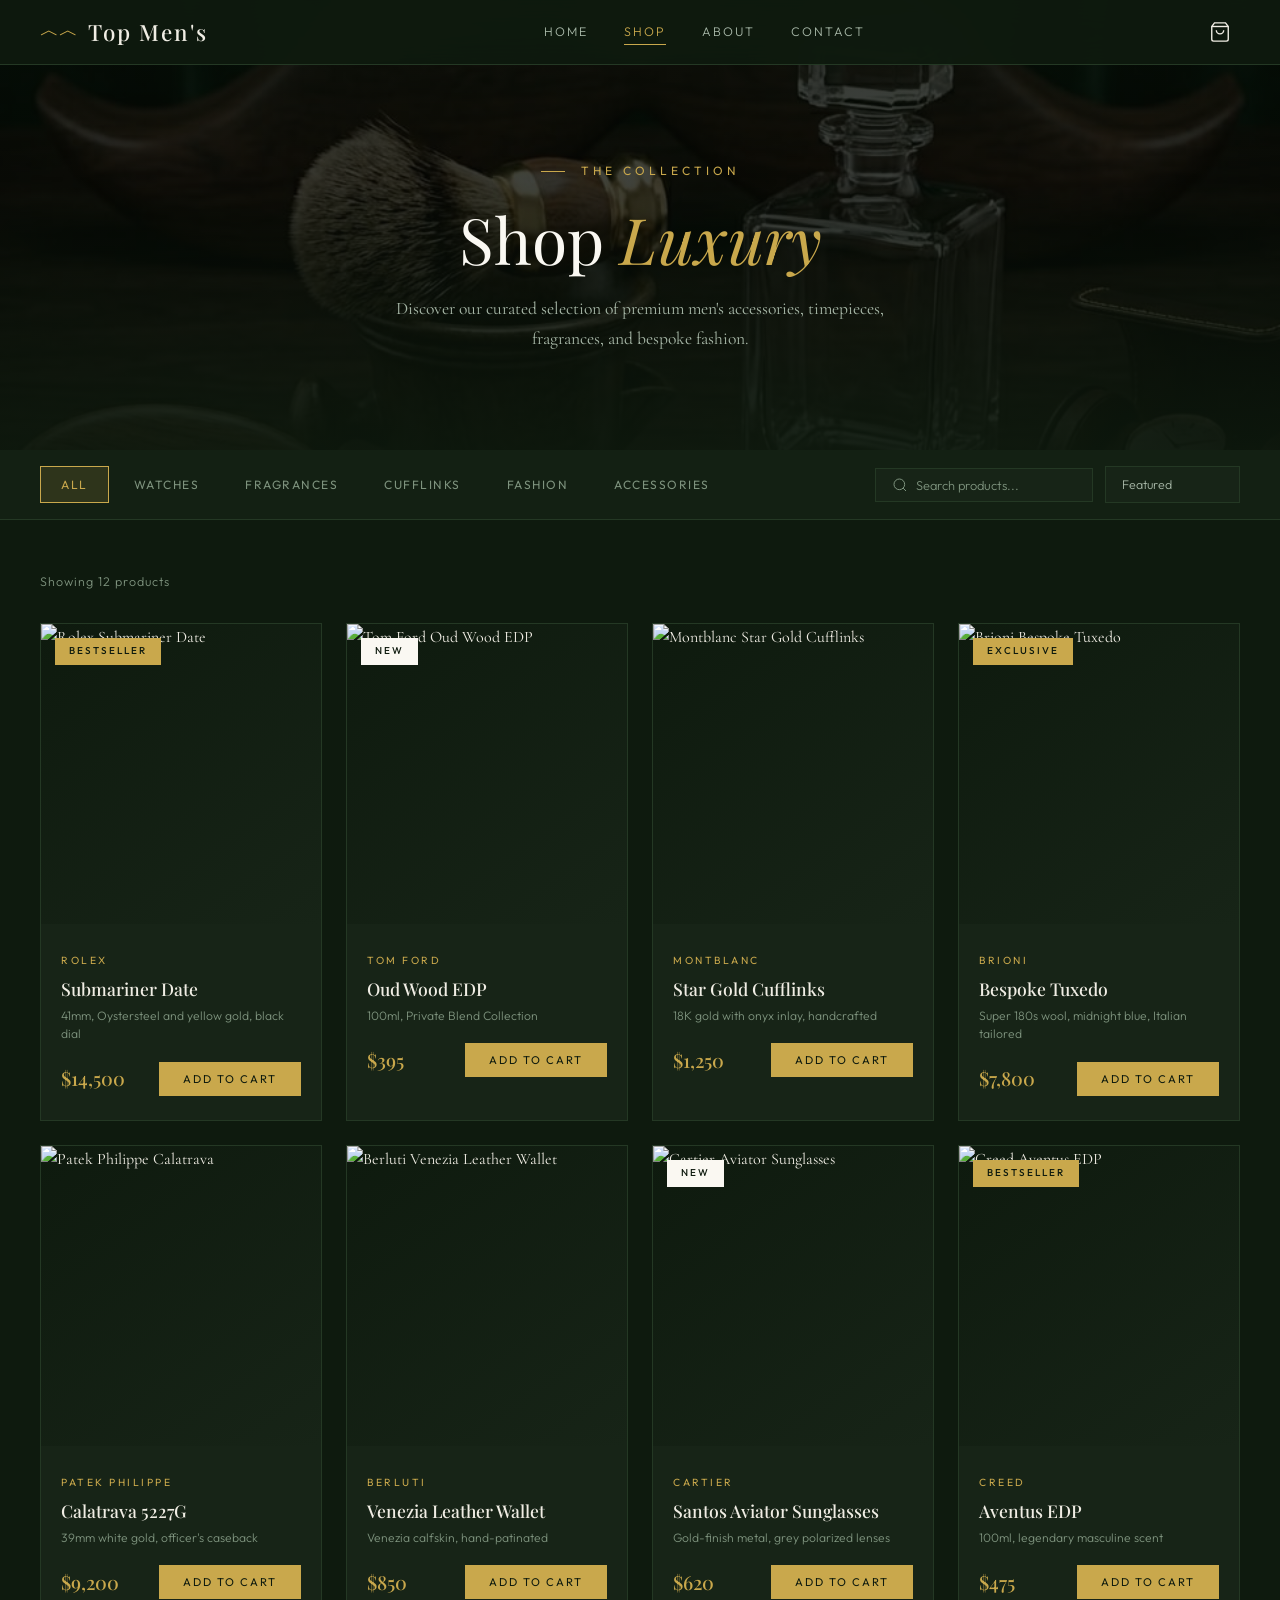
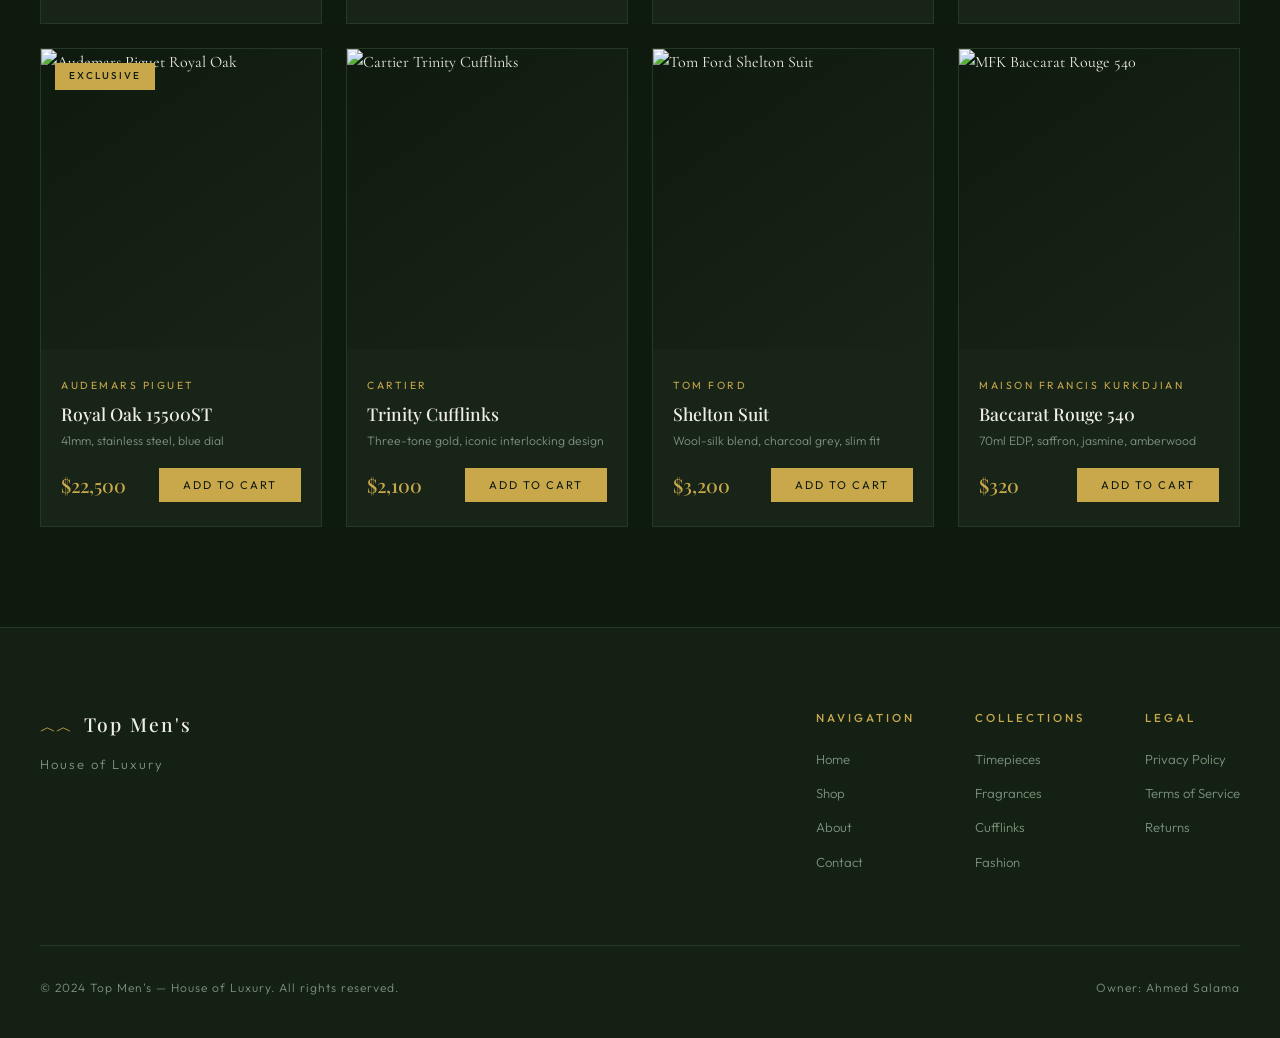
==== shop.html @ 3ef6d975 "Add files via upload" ====
<!DOCTYPE html>
<html lang="en">
<head>
    <meta charset="UTF-8">
    <meta name="viewport" content="width=device-width, initial-scale=1.0">
    <meta name="description" content="Shop Top Men's luxury collection — premium watches, fragrances, cufflinks, fashion and accessories for the modern gentleman.">
    <title>Shop — Top Men's House of Luxury</title>
    <link rel="preconnect" href="https://fonts.googleapis.com">
    <link rel="preconnect" href="https://fonts.gstatic.com" crossorigin>
    <link href="https://fonts.googleapis.com/css2?family=Playfair+Display:ital,wght@0,400;0,500;0,600;0,700;1,400;1,500&family=Cormorant+Garamond:ital,wght@0,300;0,400;0,500;0,600;1,300;1,400&family=Outfit:wght@200;300;400;500&display=swap" rel="stylesheet">
    <link rel="stylesheet" href="style.css">
    <link rel="stylesheet" href="shop.css">
</head>
<body>

    <!-- Navigation -->
    <nav id="navbar" class="scrolled">
        <div class="nav-container">
            <a href="index.html" class="nav-logo">
                <span class="logo-icon">&#xFE3F;&#xFE3F;</span>
                <span class="logo-text">Top Men's</span>
            </a>
            <ul class="nav-links" id="navLinks">
                <li><a href="index.html" class="nav-link">Home</a></li>
                <li><a href="shop.html" class="nav-link active">Shop</a></li>
                <li><a href="index.html#about" class="nav-link">About</a></li>
                <li><a href="index.html#contact" class="nav-link">Contact</a></li>
            </ul>
            <div class="nav-right">
                <button class="cart-btn" id="cartBtn" aria-label="Shopping cart">
                    <svg viewBox="0 0 24 24" fill="none" stroke="currentColor" stroke-width="1.5"><path d="M6 2L3 6v14a2 2 0 002 2h14a2 2 0 002-2V6l-3-4z"/><line x1="3" y1="6" x2="21" y2="6"/><path d="M16 10a4 4 0 01-8 0"/></svg>
                    <span class="cart-count" id="cartCount">0</span>
                </button>
                <button class="nav-toggle" id="navToggle" aria-label="Toggle navigation">
                    <span></span><span></span><span></span>
                </button>
            </div>
        </div>
    </nav>

    <!-- Shop Hero -->
    <section class="shop-hero">
        <div class="shop-hero-bg">
            <img src="2.jpeg" alt="Top Men's luxury collection">
            <div class="shop-hero-overlay"></div>
        </div>
        <div class="shop-hero-content">
            <span class="section-label">The Collection</span>
            <h1 class="shop-hero-title">Shop <em>Luxury</em></h1>
            <p class="shop-hero-desc">Discover our curated selection of premium men's accessories, timepieces, fragrances, and bespoke fashion.</p>
        </div>
    </section>

    <!-- Filter Bar -->
    <div class="filter-section">
        <div class="container">
            <div class="filter-bar">
                <div class="filter-tabs">
                    <button class="filter-tab active" data-filter="all">All</button>
                    <button class="filter-tab" data-filter="watches">Watches</button>
                    <button class="filter-tab" data-filter="fragrances">Fragrances</button>
                    <button class="filter-tab" data-filter="cufflinks">Cufflinks</button>
                    <button class="filter-tab" data-filter="fashion">Fashion</button>
                    <button class="filter-tab" data-filter="accessories">Accessories</button>
                </div>
                <div class="filter-actions">
                    <div class="search-box">
                        <svg viewBox="0 0 24 24" fill="none" stroke="currentColor" stroke-width="1.5"><circle cx="11" cy="11" r="8"/><line x1="21" y1="21" x2="16.65" y2="16.65"/></svg>
                        <input type="text" id="searchInput" placeholder="Search products...">
                    </div>
                    <select id="sortSelect" class="sort-select">
                        <option value="featured">Featured</option>
                        <option value="price-low">Price: Low to High</option>
                        <option value="price-high">Price: High to Low</option>
                        <option value="name">Name: A—Z</option>
                    </select>
                </div>
            </div>
        </div>
    </div>

    <!-- Products Grid -->
    <section class="shop-section">
        <div class="container">
            <div class="results-info">
                <span id="resultsCount">Showing 12 products</span>
            </div>
            <div class="shop-grid" id="shopGrid">

                <!-- Product 1 -->
                <div class="shop-card" data-category="watches" data-price="14500" data-name="Rolex Submariner Date">
                    <div class="shop-card-image">
                        <img src="images/watch_rolex.png" alt="Rolex Submariner Date" loading="lazy">
                        <div class="shop-card-actions">
                            <button class="action-btn quick-view-btn" data-product="0" aria-label="Quick view">
                                <svg viewBox="0 0 24 24" fill="none" stroke="currentColor" stroke-width="1.5"><path d="M1 12s4-8 11-8 11 8 11 8-4 8-11 8-11-8-11-8z"/><circle cx="12" cy="12" r="3"/></svg>
                            </button>
                            <button class="action-btn add-to-cart-btn" aria-label="Add to cart">
                                <svg viewBox="0 0 24 24" fill="none" stroke="currentColor" stroke-width="1.5"><path d="M6 2L3 6v14a2 2 0 002 2h14a2 2 0 002-2V6l-3-4z"/><line x1="3" y1="6" x2="21" y2="6"/><path d="M16 10a4 4 0 01-8 0"/></svg>
                            </button>
                        </div>
                        <span class="shop-badge">Bestseller</span>
                    </div>
                    <div class="shop-card-info">
                        <span class="shop-brand">Rolex</span>
                        <h3 class="shop-name">Submariner Date</h3>
                        <p class="shop-desc">41mm, Oystersteel and yellow gold, black dial</p>
                        <div class="shop-card-bottom">
                            <span class="shop-price">$14,500</span>
                            <button class="btn btn-sm btn-gold add-to-cart-btn">Add to Cart</button>
                        </div>
                    </div>
                </div>

                <!-- Product 2 -->
                <div class="shop-card" data-category="fragrances" data-price="395" data-name="Tom Ford Oud Wood">
                    <div class="shop-card-image">
                        <img src="images/perfume_luxury.png" alt="Tom Ford Oud Wood EDP" loading="lazy">
                        <div class="shop-card-actions">
                            <button class="action-btn quick-view-btn" data-product="1" aria-label="Quick view">
                                <svg viewBox="0 0 24 24" fill="none" stroke="currentColor" stroke-width="1.5"><path d="M1 12s4-8 11-8 11 8 11 8-4 8-11 8-11-8-11-8z"/><circle cx="12" cy="12" r="3"/></svg>
                            </button>
                            <button class="action-btn add-to-cart-btn" aria-label="Add to cart">
                                <svg viewBox="0 0 24 24" fill="none" stroke="currentColor" stroke-width="1.5"><path d="M6 2L3 6v14a2 2 0 002 2h14a2 2 0 002-2V6l-3-4z"/><line x1="3" y1="6" x2="21" y2="6"/><path d="M16 10a4 4 0 01-8 0"/></svg>
                            </button>
                        </div>
                        <span class="shop-badge new">New</span>
                    </div>
                    <div class="shop-card-info">
                        <span class="shop-brand">Tom Ford</span>
                        <h3 class="shop-name">Oud Wood EDP</h3>
                        <p class="shop-desc">100ml, Private Blend Collection</p>
                        <div class="shop-card-bottom">
                            <span class="shop-price">$395</span>
                            <button class="btn btn-sm btn-gold add-to-cart-btn">Add to Cart</button>
                        </div>
                    </div>
                </div>

                <!-- Product 3 -->
                <div class="shop-card" data-category="cufflinks" data-price="1250" data-name="Montblanc Star Gold Cufflinks">
                    <div class="shop-card-image">
                        <img src="images/cufflinks_luxury.png" alt="Montblanc Star Gold Cufflinks" loading="lazy">
                        <div class="shop-card-actions">
                            <button class="action-btn quick-view-btn" data-product="2" aria-label="Quick view">
                                <svg viewBox="0 0 24 24" fill="none" stroke="currentColor" stroke-width="1.5"><path d="M1 12s4-8 11-8 11 8 11 8-4 8-11 8-11-8-11-8z"/><circle cx="12" cy="12" r="3"/></svg>
                            </button>
                            <button class="action-btn add-to-cart-btn" aria-label="Add to cart">
                                <svg viewBox="0 0 24 24" fill="none" stroke="currentColor" stroke-width="1.5"><path d="M6 2L3 6v14a2 2 0 002 2h14a2 2 0 002-2V6l-3-4z"/><line x1="3" y1="6" x2="21" y2="6"/><path d="M16 10a4 4 0 01-8 0"/></svg>
                            </button>
                        </div>
                    </div>
                    <div class="shop-card-info">
                        <span class="shop-brand">Montblanc</span>
                        <h3 class="shop-name">Star Gold Cufflinks</h3>
                        <p class="shop-desc">18K gold with onyx inlay, handcrafted</p>
                        <div class="shop-card-bottom">
                            <span class="shop-price">$1,250</span>
                            <button class="btn btn-sm btn-gold add-to-cart-btn">Add to Cart</button>
                        </div>
                    </div>
                </div>

                <!-- Product 4 -->
                <div class="shop-card" data-category="fashion" data-price="7800" data-name="Brioni Bespoke Tuxedo">
                    <div class="shop-card-image">
                        <img src="images/suit_luxury.png" alt="Brioni Bespoke Tuxedo" loading="lazy">
                        <div class="shop-card-actions">
                            <button class="action-btn quick-view-btn" data-product="3" aria-label="Quick view">
                                <svg viewBox="0 0 24 24" fill="none" stroke="currentColor" stroke-width="1.5"><path d="M1 12s4-8 11-8 11 8 11 8-4 8-11 8-11-8-11-8z"/><circle cx="12" cy="12" r="3"/></svg>
                            </button>
                            <button class="action-btn add-to-cart-btn" aria-label="Add to cart">
                                <svg viewBox="0 0 24 24" fill="none" stroke="currentColor" stroke-width="1.5"><path d="M6 2L3 6v14a2 2 0 002 2h14a2 2 0 002-2V6l-3-4z"/><line x1="3" y1="6" x2="21" y2="6"/><path d="M16 10a4 4 0 01-8 0"/></svg>
                            </button>
                        </div>
                        <span class="shop-badge">Exclusive</span>
                    </div>
                    <div class="shop-card-info">
                        <span class="shop-brand">Brioni</span>
                        <h3 class="shop-name">Bespoke Tuxedo</h3>
                        <p class="shop-desc">Super 180s wool, midnight blue, Italian tailored</p>
                        <div class="shop-card-bottom">
                            <span class="shop-price">$7,800</span>
                            <button class="btn btn-sm btn-gold add-to-cart-btn">Add to Cart</button>
                        </div>
                    </div>
                </div>

                <!-- Product 5 -->
                <div class="shop-card" data-category="watches" data-price="9200" data-name="Patek Philippe Calatrava">
                    <div class="shop-card-image">
                        <img src="images/watch_silver.png" alt="Patek Philippe Calatrava" loading="lazy">
                        <div class="shop-card-actions">
                            <button class="action-btn quick-view-btn" data-product="4" aria-label="Quick view">
                                <svg viewBox="0 0 24 24" fill="none" stroke="currentColor" stroke-width="1.5"><path d="M1 12s4-8 11-8 11 8 11 8-4 8-11 8-11-8-11-8z"/><circle cx="12" cy="12" r="3"/></svg>
                            </button>
                            <button class="action-btn add-to-cart-btn" aria-label="Add to cart">
                                <svg viewBox="0 0 24 24" fill="none" stroke="currentColor" stroke-width="1.5"><path d="M6 2L3 6v14a2 2 0 002 2h14a2 2 0 002-2V6l-3-4z"/><line x1="3" y1="6" x2="21" y2="6"/><path d="M16 10a4 4 0 01-8 0"/></svg>
                            </button>
                        </div>
                    </div>
                    <div class="shop-card-info">
                        <span class="shop-brand">Patek Philippe</span>
                        <h3 class="shop-name">Calatrava 5227G</h3>
                        <p class="shop-desc">39mm white gold, officer's caseback</p>
                        <div class="shop-card-bottom">
                            <span class="shop-price">$9,200</span>
                            <button class="btn btn-sm btn-gold add-to-cart-btn">Add to Cart</button>
                        </div>
                    </div>
                </div>

                <!-- Product 6 -->
                <div class="shop-card" data-category="accessories" data-price="850" data-name="Berluti Venezia Wallet">
                    <div class="shop-card-image">
                        <img src="images/wallet_leather.png" alt="Berluti Venezia Leather Wallet" loading="lazy">
                        <div class="shop-card-actions">
                            <button class="action-btn quick-view-btn" data-product="5" aria-label="Quick view">
                                <svg viewBox="0 0 24 24" fill="none" stroke="currentColor" stroke-width="1.5"><path d="M1 12s4-8 11-8 11 8 11 8-4 8-11 8-11-8-11-8z"/><circle cx="12" cy="12" r="3"/></svg>
                            </button>
                            <button class="action-btn add-to-cart-btn" aria-label="Add to cart">
                                <svg viewBox="0 0 24 24" fill="none" stroke="currentColor" stroke-width="1.5"><path d="M6 2L3 6v14a2 2 0 002 2h14a2 2 0 002-2V6l-3-4z"/><line x1="3" y1="6" x2="21" y2="6"/><path d="M16 10a4 4 0 01-8 0"/></svg>
                            </button>
                        </div>
                    </div>
                    <div class="shop-card-info">
                        <span class="shop-brand">Berluti</span>
                        <h3 class="shop-name">Venezia Leather Wallet</h3>
                        <p class="shop-desc">Venezia calfskin, hand-patinated</p>
                        <div class="shop-card-bottom">
                            <span class="shop-price">$850</span>
                            <button class="btn btn-sm btn-gold add-to-cart-btn">Add to Cart</button>
                        </div>
                    </div>
                </div>

                <!-- Product 7 -->
                <div class="shop-card" data-category="accessories" data-price="620" data-name="Cartier Aviator Sunglasses">
                    <div class="shop-card-image">
                        <img src="images/sunglasses_luxury.png" alt="Cartier Aviator Sunglasses" loading="lazy">
                        <div class="shop-card-actions">
                            <button class="action-btn quick-view-btn" data-product="6" aria-label="Quick view">
                                <svg viewBox="0 0 24 24" fill="none" stroke="currentColor" stroke-width="1.5"><path d="M1 12s4-8 11-8 11 8 11 8-4 8-11 8-11-8-11-8z"/><circle cx="12" cy="12" r="3"/></svg>
                            </button>
                            <button class="action-btn add-to-cart-btn" aria-label="Add to cart">
                                <svg viewBox="0 0 24 24" fill="none" stroke="currentColor" stroke-width="1.5"><path d="M6 2L3 6v14a2 2 0 002 2h14a2 2 0 002-2V6l-3-4z"/><line x1="3" y1="6" x2="21" y2="6"/><path d="M16 10a4 4 0 01-8 0"/></svg>
                            </button>
                        </div>
                        <span class="shop-badge new">New</span>
                    </div>
                    <div class="shop-card-info">
                        <span class="shop-brand">Cartier</span>
                        <h3 class="shop-name">Santos Aviator Sunglasses</h3>
                        <p class="shop-desc">Gold-finish metal, grey polarized lenses</p>
                        <div class="shop-card-bottom">
                            <span class="shop-price">$620</span>
                            <button class="btn btn-sm btn-gold add-to-cart-btn">Add to Cart</button>
                        </div>
                    </div>
                </div>

                <!-- Product 8 -->
                <div class="shop-card" data-category="fragrances" data-price="475" data-name="Creed Aventus">
                    <div class="shop-card-image">
                        <img src="images/perfume_luxury.png" alt="Creed Aventus EDP" loading="lazy">
                        <div class="shop-card-actions">
                            <button class="action-btn quick-view-btn" data-product="7" aria-label="Quick view">
                                <svg viewBox="0 0 24 24" fill="none" stroke="currentColor" stroke-width="1.5"><path d="M1 12s4-8 11-8 11 8 11 8-4 8-11 8-11-8-11-8z"/><circle cx="12" cy="12" r="3"/></svg>
                            </button>
                            <button class="action-btn add-to-cart-btn" aria-label="Add to cart">
                                <svg viewBox="0 0 24 24" fill="none" stroke="currentColor" stroke-width="1.5"><path d="M6 2L3 6v14a2 2 0 002 2h14a2 2 0 002-2V6l-3-4z"/><line x1="3" y1="6" x2="21" y2="6"/><path d="M16 10a4 4 0 01-8 0"/></svg>
                            </button>
                        </div>
                        <span class="shop-badge">Bestseller</span>
                    </div>
                    <div class="shop-card-info">
                        <span class="shop-brand">Creed</span>
                        <h3 class="shop-name">Aventus EDP</h3>
                        <p class="shop-desc">100ml, legendary masculine scent</p>
                        <div class="shop-card-bottom">
                            <span class="shop-price">$475</span>
                            <button class="btn btn-sm btn-gold add-to-cart-btn">Add to Cart</button>
                        </div>
                    </div>
                </div>

                <!-- Product 9 -->
                <div class="shop-card" data-category="watches" data-price="22500" data-name="Audemars Piguet Royal Oak">
                    <div class="shop-card-image">
                        <img src="images/watch_rolex.png" alt="Audemars Piguet Royal Oak" loading="lazy">
                        <div class="shop-card-actions">
                            <button class="action-btn quick-view-btn" data-product="8" aria-label="Quick view">
                                <svg viewBox="0 0 24 24" fill="none" stroke="currentColor" stroke-width="1.5"><path d="M1 12s4-8 11-8 11 8 11 8-4 8-11 8-11-8-11-8z"/><circle cx="12" cy="12" r="3"/></svg>
                            </button>
                            <button class="action-btn add-to-cart-btn" aria-label="Add to cart">
                                <svg viewBox="0 0 24 24" fill="none" stroke="currentColor" stroke-width="1.5"><path d="M6 2L3 6v14a2 2 0 002 2h14a2 2 0 002-2V6l-3-4z"/><line x1="3" y1="6" x2="21" y2="6"/><path d="M16 10a4 4 0 01-8 0"/></svg>
                            </button>
                        </div>
                        <span class="shop-badge">Exclusive</span>
                    </div>
                    <div class="shop-card-info">
                        <span class="shop-brand">Audemars Piguet</span>
                        <h3 class="shop-name">Royal Oak 15500ST</h3>
                        <p class="shop-desc">41mm, stainless steel, blue dial</p>
                        <div class="shop-card-bottom">
                            <span class="shop-price">$22,500</span>
                            <button class="btn btn-sm btn-gold add-to-cart-btn">Add to Cart</button>
                        </div>
                    </div>
                </div>

                <!-- Product 10 -->
                <div class="shop-card" data-category="cufflinks" data-price="2100" data-name="Cartier Trinity Cufflinks">
                    <div class="shop-card-image">
                        <img src="images/cufflinks_luxury.png" alt="Cartier Trinity Cufflinks" loading="lazy">
                        <div class="shop-card-actions">
                            <button class="action-btn quick-view-btn" data-product="9" aria-label="Quick view">
                                <svg viewBox="0 0 24 24" fill="none" stroke="currentColor" stroke-width="1.5"><path d="M1 12s4-8 11-8 11 8 11 8-4 8-11 8-11-8-11-8z"/><circle cx="12" cy="12" r="3"/></svg>
                            </button>
                            <button class="action-btn add-to-cart-btn" aria-label="Add to cart">
                                <svg viewBox="0 0 24 24" fill="none" stroke="currentColor" stroke-width="1.5"><path d="M6 2L3 6v14a2 2 0 002 2h14a2 2 0 002-2V6l-3-4z"/><line x1="3" y1="6" x2="21" y2="6"/><path d="M16 10a4 4 0 01-8 0"/></svg>
                            </button>
                        </div>
                    </div>
                    <div class="shop-card-info">
                        <span class="shop-brand">Cartier</span>
                        <h3 class="shop-name">Trinity Cufflinks</h3>
                        <p class="shop-desc">Three-tone gold, iconic interlocking design</p>
                        <div class="shop-card-bottom">
                            <span class="shop-price">$2,100</span>
                            <button class="btn btn-sm btn-gold add-to-cart-btn">Add to Cart</button>
                        </div>
                    </div>
                </div>

                <!-- Product 11 -->
                <div class="shop-card" data-category="fashion" data-price="3200" data-name="Tom Ford Shelton Suit">
                    <div class="shop-card-image">
                        <img src="images/suit_luxury.png" alt="Tom Ford Shelton Suit" loading="lazy">
                        <div class="shop-card-actions">
                            <button class="action-btn quick-view-btn" data-product="10" aria-label="Quick view">
                                <svg viewBox="0 0 24 24" fill="none" stroke="currentColor" stroke-width="1.5"><path d="M1 12s4-8 11-8 11 8 11 8-4 8-11 8-11-8-11-8z"/><circle cx="12" cy="12" r="3"/></svg>
                            </button>
                            <button class="action-btn add-to-cart-btn" aria-label="Add to cart">
                                <svg viewBox="0 0 24 24" fill="none" stroke="currentColor" stroke-width="1.5"><path d="M6 2L3 6v14a2 2 0 002 2h14a2 2 0 002-2V6l-3-4z"/><line x1="3" y1="6" x2="21" y2="6"/><path d="M16 10a4 4 0 01-8 0"/></svg>
                            </button>
                        </div>
                    </div>
                    <div class="shop-card-info">
                        <span class="shop-brand">Tom Ford</span>
                        <h3 class="shop-name">Shelton Suit</h3>
                        <p class="shop-desc">Wool-silk blend, charcoal grey, slim fit</p>
                        <div class="shop-card-bottom">
                            <span class="shop-price">$3,200</span>
                            <button class="btn btn-sm btn-gold add-to-cart-btn">Add to Cart</button>
                        </div>
                    </div>
                </div>

                <!-- Product 12 -->
                <div class="shop-card" data-category="fragrances" data-price="320" data-name="MFK Baccarat Rouge 540">
                    <div class="shop-card-image">
                        <img src="images/perfume_luxury.png" alt="MFK Baccarat Rouge 540" loading="lazy">
                        <div class="shop-card-actions">
                            <button class="action-btn quick-view-btn" data-product="11" aria-label="Quick view">
                                <svg viewBox="0 0 24 24" fill="none" stroke="currentColor" stroke-width="1.5"><path d="M1 12s4-8 11-8 11 8 11 8-4 8-11 8-11-8-11-8z"/><circle cx="12" cy="12" r="3"/></svg>
                            </button>
                            <button class="action-btn add-to-cart-btn" aria-label="Add to cart">
                                <svg viewBox="0 0 24 24" fill="none" stroke="currentColor" stroke-width="1.5"><path d="M6 2L3 6v14a2 2 0 002 2h14a2 2 0 002-2V6l-3-4z"/><line x1="3" y1="6" x2="21" y2="6"/><path d="M16 10a4 4 0 01-8 0"/></svg>
                            </button>
                        </div>
                    </div>
                    <div class="shop-card-info">
                        <span class="shop-brand">Maison Francis Kurkdjian</span>
                        <h3 class="shop-name">Baccarat Rouge 540</h3>
                        <p class="shop-desc">70ml EDP, saffron, jasmine, amberwood</p>
                        <div class="shop-card-bottom">
                            <span class="shop-price">$320</span>
                            <button class="btn btn-sm btn-gold add-to-cart-btn">Add to Cart</button>
                        </div>
                    </div>
                </div>

            </div>

            <!-- No Results -->
            <div class="no-results" id="noResults" style="display:none;">
                <svg viewBox="0 0 24 24" fill="none" stroke="currentColor" stroke-width="1"><circle cx="11" cy="11" r="8"/><line x1="21" y1="21" x2="16.65" y2="16.65"/></svg>
                <h3>No products found</h3>
                <p>Try adjusting your filters or search term.</p>
            </div>
        </div>
    </section>

    <!-- Quick View Modal -->
    <div class="modal-overlay" id="quickViewModal">
        <div class="modal-content">
            <button class="modal-close" id="modalClose">&times;</button>
            <div class="modal-grid">
                <div class="modal-image">
                    <img id="modalImg" src="" alt="Product">
                </div>
                <div class="modal-info">
                    <span class="shop-brand" id="modalBrand"></span>
                    <h2 class="modal-title" id="modalName"></h2>
                    <p class="modal-desc" id="modalDesc"></p>
                    <div class="modal-price" id="modalPrice"></div>
                    <div class="modal-details">
                        <div class="detail-row">
                            <span class="detail-label">Availability</span>
                            <span class="detail-value in-stock">In Stock</span>
                        </div>
                        <div class="detail-row">
                            <span class="detail-label">Shipping</span>
                            <span class="detail-value">Free worldwide delivery</span>
                        </div>
                        <div class="detail-row">
                            <span class="detail-label">Authenticity</span>
                            <span class="detail-value">100% Guaranteed</span>
                        </div>
                    </div>
                    <div class="modal-qty">
                        <label>Quantity</label>
                        <div class="qty-control">
                            <button class="qty-btn" id="qtyMinus">−</button>
                            <input type="number" id="qtyInput" value="1" min="1" max="10">
                            <button class="qty-btn" id="qtyPlus">+</button>
                        </div>
                    </div>
                    <button class="btn btn-gold btn-full modal-add-btn" id="modalAddBtn">Add to Cart</button>
                </div>
            </div>
        </div>
    </div>

    <!-- Cart Sidebar -->
    <div class="cart-overlay" id="cartOverlay"></div>
    <div class="cart-sidebar" id="cartSidebar">
        <div class="cart-header">
            <h3>Your Cart</h3>
            <button class="cart-close" id="cartClose">&times;</button>
        </div>
        <div class="cart-items" id="cartItems">
            <div class="cart-empty" id="cartEmpty">
                <svg viewBox="0 0 24 24" fill="none" stroke="currentColor" stroke-width="1"><path d="M6 2L3 6v14a2 2 0 002 2h14a2 2 0 002-2V6l-3-4z"/><line x1="3" y1="6" x2="21" y2="6"/><path d="M16 10a4 4 0 01-8 0"/></svg>
                <p>Your cart is empty</p>
                <span>Browse our collections to find something special.</span>
            </div>
        </div>
        <div class="cart-footer" id="cartFooter" style="display:none;">
            <div class="cart-subtotal">
                <span>Subtotal</span>
                <span id="cartSubtotal">$0</span>
            </div>
            <p class="cart-shipping">Free worldwide shipping on all orders</p>
            <button class="btn btn-gold btn-full" id="checkoutBtn">Proceed to Checkout</button>
        </div>
    </div>

    <!-- Toast Notification -->
    <div class="toast" id="toast">
        <svg viewBox="0 0 24 24" fill="none" stroke="currentColor" stroke-width="2"><polyline points="20 6 9 17 4 12"/></svg>
        <span id="toastText">Added to cart</span>
    </div>

    <!-- Footer -->
    <footer id="footer">
        <div class="container">
            <div class="footer-top">
                <div class="footer-brand">
                    <span class="logo-icon">&#xFE3F;&#xFE3F;</span>
                    <span class="logo-text">Top Men's</span>
                    <p>House of Luxury</p>
                </div>
                <div class="footer-links">
                    <div class="footer-col">
                        <h4>Navigation</h4>
                        <a href="index.html">Home</a>
                        <a href="shop.html">Shop</a>
                        <a href="index.html#about">About</a>
                        <a href="index.html#contact">Contact</a>
                    </div>
                    <div class="footer-col">
                        <h4>Collections</h4>
                        <a href="#">Timepieces</a>
                        <a href="#">Fragrances</a>
                        <a href="#">Cufflinks</a>
                        <a href="#">Fashion</a>
                    </div>
                    <div class="footer-col">
                        <h4>Legal</h4>
                        <a href="#">Privacy Policy</a>
                        <a href="#">Terms of Service</a>
                        <a href="#">Returns</a>
                    </div>
                </div>
            </div>
            <div class="footer-bottom">
                <p>&copy; 2024 Top Men's — House of Luxury. All rights reserved.</p>
                <p>Owner: Ahmed Salama</p>
            </div>
        </div>
    </footer>

    <!-- Back to Top -->
    <button class="back-to-top" id="backToTop" aria-label="Back to top">
        <svg viewBox="0 0 24 24" fill="none" stroke="currentColor" stroke-width="2"><polyline points="18 15 12 9 6 15"/></svg>
    </button>

    <script src="shop.js"></script>
</body>
</html>
---- style.css ----
/* ============================================
   TOP MEN'S — HOUSE OF LUXURY
   Premium Design System
   ============================================ */

/* --- CSS Variables --- */
:root {
    --black: #0e1a0e;
    --black-soft: #132013;
    --black-card: #172417;
    --black-border: #243824;
    --gold: #c9a84c;
    --gold-light: #dfc06a;
    --gold-dark: #a8872e;
    --gold-glow: rgba(201, 168, 76, 0.15);
    --white: #f0ede4;
    --white-pure: #faf8f2;
    --gray: #7e937e;
    --gray-light: #a8b8a8;
    --green-dark: #0b140b;
    --font-display: 'Playfair Display', Georgia, serif;
    --font-body: 'Cormorant Garamond', Georgia, serif;
    --font-sans: 'Outfit', -apple-system, sans-serif;
    --transition: 0.4s cubic-bezier(0.25, 0.46, 0.45, 0.94);
    --transition-fast: 0.25s ease;
    --shadow-gold: 0 4px 30px rgba(201, 168, 76, 0.15);
    --shadow-lg: 0 20px 60px rgba(0, 0, 0, 0.5);
}

/* --- Reset & Base --- */
*, *::before, *::after {
    margin: 0;
    padding: 0;
    box-sizing: border-box;
}

html {
    scroll-behavior: smooth;
    font-size: 16px;
    scrollbar-width: thin;
    scrollbar-color: var(--gold) var(--black);
}

::-webkit-scrollbar { width: 6px; }
::-webkit-scrollbar-track { background: var(--black); }
::-webkit-scrollbar-thumb { background: var(--gold); border-radius: 3px; }

body {
    font-family: var(--font-body);
    background: var(--black);
    color: var(--white);
    line-height: 1.7;
    overflow-x: hidden;
    -webkit-font-smoothing: antialiased;
}

img {
    max-width: 100%;
    display: block;
}

a {
    text-decoration: none;
    color: inherit;
    transition: var(--transition-fast);
}

button {
    cursor: pointer;
    border: none;
    background: none;
    font-family: inherit;
    color: inherit;
}

/* --- Utility --- */
.container {
    max-width: 1280px;
    margin: 0 auto;
    padding: 0 40px;
}

.section {
    padding: 120px 0;
    position: relative;
}

.section-dark {
    background: var(--black-soft);
}

.section-label {
    display: inline-block;
    font-family: var(--font-sans);
    font-size: 0.75rem;
    font-weight: 400;
    letter-spacing: 4px;
    text-transform: uppercase;
    color: var(--gold);
    margin-bottom: 20px;
    position: relative;
    padding-left: 40px;
}

.section-label::before {
    content: '';
    position: absolute;
    left: 0;
    top: 50%;
    width: 24px;
    height: 1px;
    background: var(--gold);
}

.section-title {
    font-family: var(--font-display);
    font-size: clamp(2rem, 4vw, 3.2rem);
    font-weight: 400;
    line-height: 1.2;
    color: var(--white);
    margin-bottom: 32px;
}

.section-title em {
    color: var(--gold);
    font-style: italic;
}

.section-header {
    text-align: center;
    margin-bottom: 64px;
}

.section-header .section-label {
    padding-left: 0;
}

.section-header .section-label::before {
    display: none;
}

/* --- Buttons --- */
.btn {
    display: inline-flex;
    align-items: center;
    justify-content: center;
    font-family: var(--font-sans);
    font-size: 0.8rem;
    font-weight: 400;
    letter-spacing: 2.5px;
    text-transform: uppercase;
    padding: 16px 40px;
    border-radius: 0;
    transition: var(--transition);
    position: relative;
    overflow: hidden;
}

.btn-gold {
    background: var(--gold);
    color: var(--black);
}

.btn-gold::before {
    content: '';
    position: absolute;
    top: 0;
    left: -100%;
    width: 100%;
    height: 100%;
    background: linear-gradient(90deg, transparent, rgba(255,255,255,0.2), transparent);
    transition: 0.6s;
}

.btn-gold:hover::before {
    left: 100%;
}

.btn-gold:hover {
    background: var(--gold-light);
    box-shadow: var(--shadow-gold);
    transform: translateY(-2px);
}

.btn-outline {
    border: 1px solid var(--gold);
    color: var(--gold);
    background: transparent;
}

.btn-outline:hover {
    background: var(--gold);
    color: var(--black);
    transform: translateY(-2px);
}

.btn-sm {
    padding: 10px 24px;
    font-size: 0.7rem;
    letter-spacing: 2px;
}

.btn-full {
    width: 100%;
}

/* ============================================
   PRELOADER
   ============================================ */
#preloader {
    position: fixed;
    top: 0;
    left: 0;
    width: 100%;
    height: 100%;
    background: var(--black);
    display: flex;
    align-items: center;
    justify-content: center;
    z-index: 10000;
    transition: opacity 0.6s ease, visibility 0.6s ease;
}

#preloader.hidden {
    opacity: 0;
    visibility: hidden;
    pointer-events: none;
}

.preloader-inner {
    text-align: center;
}

.preloader-mustache {
    font-size: 2rem;
    color: var(--gold);
    margin-bottom: 12px;
    animation: pulseGold 1.5s ease-in-out infinite;
}

.preloader-text {
    font-family: var(--font-display);
    font-size: 1.6rem;
    letter-spacing: 8px;
    color: var(--white);
    margin-bottom: 24px;
}

.preloader-bar {
    width: 200px;
    height: 2px;
    background: var(--black-border);
    margin: 0 auto;
    overflow: hidden;
    border-radius: 1px;
}

.preloader-fill {
    width: 0;
    height: 100%;
    background: linear-gradient(90deg, var(--gold-dark), var(--gold), var(--gold-light));
    animation: loadBar 1.8s ease-in-out forwards;
}

@keyframes loadBar {
    0% { width: 0; }
    100% { width: 100%; }
}

@keyframes pulseGold {
    0%, 100% { opacity: 0.5; transform: scale(1); }
    50% { opacity: 1; transform: scale(1.1); }
}

/* ============================================
   NAVIGATION
   ============================================ */
#navbar {
    position: fixed;
    top: 0;
    left: 0;
    width: 100%;
    z-index: 1000;
    padding: 20px 0;
    transition: var(--transition);
    background: transparent;
}

#navbar.scrolled {
    background: rgba(14, 26, 14, 0.94);
    backdrop-filter: blur(20px);
    -webkit-backdrop-filter: blur(20px);
    padding: 12px 0;
    border-bottom: 1px solid var(--black-border);
}

.nav-container {
    max-width: 1280px;
    margin: 0 auto;
    padding: 0 40px;
    display: flex;
    align-items: center;
    justify-content: space-between;
}

.nav-logo {
    display: flex;
    align-items: center;
    gap: 10px;
}

.logo-icon {
    color: var(--gold);
    font-size: 1.2rem;
    margin-top: -4px;
}

.logo-text {
    font-family: var(--font-display);
    font-size: 1.4rem;
    font-weight: 500;
    color: var(--white);
    letter-spacing: 2px;
}

.nav-links {
    display: flex;
    list-style: none;
    gap: 36px;
}

.nav-link {
    font-family: var(--font-sans);
    font-size: 0.78rem;
    font-weight: 300;
    letter-spacing: 2px;
    text-transform: uppercase;
    color: var(--gray-light);
    position: relative;
    padding: 4px 0;
}

.nav-link::after {
    content: '';
    position: absolute;
    bottom: -2px;
    left: 0;
    width: 0;
    height: 1px;
    background: var(--gold);
    transition: var(--transition);
}

.nav-link:hover,
.nav-link.active {
    color: var(--gold);
}

.nav-link:hover::after,
.nav-link.active::after {
    width: 100%;
}

.nav-toggle {
    display: none;
    flex-direction: column;
    gap: 5px;
    padding: 4px;
}

.nav-toggle span {
    display: block;
    width: 24px;
    height: 1.5px;
    background: var(--white);
    transition: var(--transition);
}

.nav-toggle.active span:nth-child(1) {
    transform: rotate(45deg) translate(4px, 5px);
}

.nav-toggle.active span:nth-child(2) {
    opacity: 0;
}

.nav-toggle.active span:nth-child(3) {
    transform: rotate(-45deg) translate(4px, -5px);
}

/* ============================================
   HERO
   ============================================ */
#hero {
    position: relative;
    height: 100vh;
    min-height: 700px;
    display: flex;
    align-items: center;
    justify-content: center;
    overflow: hidden;
}

.hero-bg {
    position: absolute;
    inset: 0;
    z-index: 0;
}

.hero-bg-img {
    width: 100%;
    height: 100%;
    object-fit: cover;
    filter: brightness(0.35);
    transform: scale(1.05);
    animation: heroZoom 20s ease-in-out infinite alternate;
}

@keyframes heroZoom {
    0% { transform: scale(1.05); }
    100% { transform: scale(1.12); }
}

.hero-overlay {
    position: absolute;
    inset: 0;
    background: linear-gradient(
        180deg,
        rgba(14, 26, 14, 0.3) 0%,
        rgba(14, 26, 14, 0.1) 40%,
        rgba(14, 26, 14, 0.6) 80%,
        rgba(14, 26, 14, 1) 100%
    );
}

.hero-content {
    position: relative;
    z-index: 2;
    text-align: center;
    max-width: 720px;
    padding: 0 24px;
}

.hero-badge {
    font-family: var(--font-sans);
    font-size: 0.72rem;
    letter-spacing: 6px;
    color: var(--gold);
    margin-bottom: 24px;
    opacity: 0;
    transform: translateY(-20px);
}

.hero-title {
    font-family: var(--font-display);
    margin-bottom: 28px;
}

.hero-line {
    display: block;
    font-size: clamp(2.8rem, 6vw, 5rem);
    font-weight: 500;
    letter-spacing: 6px;
    line-height: 1.1;
    color: var(--white-pure);
}

.hero-divider {
    display: block;
    width: 80px;
    height: 1px;
    background: var(--gold);
    margin: 20px auto;
    position: relative;
}

.hero-divider::before {
    content: '◆';
    position: absolute;
    top: 50%;
    left: 50%;
    transform: translate(-50%, -50%);
    font-size: 0.5rem;
    color: var(--gold);
    background: var(--black);
    padding: 0 8px;
}

.hero-sub {
    display: block;
    font-size: clamp(1rem, 2vw, 1.5rem);
    font-weight: 400;
    font-style: italic;
    color: var(--gold);
    letter-spacing: 4px;
}

.hero-description {
    font-family: var(--font-body);
    font-size: 1.15rem;
    color: var(--gray-light);
    margin-bottom: 40px;
    line-height: 1.8;
    opacity: 0;
    transform: translateY(20px);
}

.hero-actions {
    display: flex;
    gap: 16px;
    justify-content: center;
    flex-wrap: wrap;
    opacity: 0;
    transform: translateY(20px);
}

.hero-scroll {
    position: absolute;
    bottom: 40px;
    left: 50%;
    transform: translateX(-50%);
    display: flex;
    flex-direction: column;
    align-items: center;
    gap: 8px;
    z-index: 2;
}

.hero-scroll span {
    font-family: var(--font-sans);
    font-size: 0.65rem;
    letter-spacing: 3px;
    text-transform: uppercase;
    color: var(--gray);
}

.scroll-line {
    width: 1px;
    height: 40px;
    background: var(--black-border);
    position: relative;
    overflow: hidden;
}

.scroll-line::after {
    content: '';
    position: absolute;
    top: -100%;
    left: 0;
    width: 100%;
    height: 50%;
    background: var(--gold);
    animation: scrollDown 2s ease-in-out infinite;
}

@keyframes scrollDown {
    0% { top: -50%; }
    100% { top: 100%; }
}

/* ============================================
   ABOUT
   ============================================ */
.about-grid {
    display: grid;
    grid-template-columns: 1fr 1fr;
    gap: 80px;
    align-items: center;
}

.about-image {
    position: relative;
}

.about-image img {
    width: 100%;
    height: 500px;
    object-fit: cover;
    filter: brightness(0.9);
}

.about-image-accent {
    position: absolute;
    top: -16px;
    left: -16px;
    width: 100%;
    height: 100%;
    border: 1px solid var(--gold);
    opacity: 0.3;
    pointer-events: none;
    z-index: -1;
}

.about-text p {
    font-size: 1.05rem;
    color: var(--gray-light);
    margin-bottom: 20px;
    line-height: 1.8;
}

.about-text strong {
    color: var(--gold);
}

.about-stats {
    display: flex;
    gap: 40px;
    margin-top: 40px;
    padding-top: 32px;
    border-top: 1px solid var(--black-border);
}

.stat {
    text-align: center;
}

.stat-number {
    font-family: var(--font-display);
    font-size: 2.4rem;
    font-weight: 500;
    color: var(--gold);
    line-height: 1;
}

.stat-plus {
    font-family: var(--font-display);
    font-size: 1.6rem;
    color: var(--gold);
}

.stat-label {
    display: block;
    font-family: var(--font-sans);
    font-size: 0.72rem;
    letter-spacing: 1.5px;
    text-transform: uppercase;
    color: var(--gray);
    margin-top: 8px;
}

/* ============================================
   COLLECTIONS
   ============================================ */
.collections-showcase {
    margin-bottom: 64px;
}

.collection-hero-img {
    position: relative;
    overflow: hidden;
    border-radius: 4px;
    max-height: 480px;
}

.collection-hero-img img {
    width: 100%;
    height: 480px;
    object-fit: cover;
    transition: transform 8s ease;
}

.collection-hero-img:hover img {
    transform: scale(1.05);
}

.collection-hero-overlay {
    position: absolute;
    inset: 0;
    background: linear-gradient(0deg, rgba(14,26,14,0.8) 0%, transparent 50%);
    display: flex;
    align-items: flex-end;
    padding: 40px;
}

.collection-hero-text {
    font-family: var(--font-display);
    font-size: 1.6rem;
    font-style: italic;
    color: var(--gold);
}

.collections-grid {
    display: grid;
    grid-template-columns: repeat(4, 1fr);
    gap: 24px;
}

.collection-card {
    background: var(--black-card);
    border: 1px solid var(--black-border);
    padding: 40px 28px;
    text-align: center;
    transition: var(--transition);
    position: relative;
    overflow: hidden;
    display: block;
}

.collection-card::before {
    content: '';
    position: absolute;
    top: 0;
    left: 0;
    width: 100%;
    height: 2px;
    background: linear-gradient(90deg, transparent, var(--gold), transparent);
    transform: scaleX(0);
    transition: var(--transition);
}

.collection-card:hover::before {
    transform: scaleX(1);
}

.collection-card:hover {
    border-color: rgba(201, 168, 76, 0.2);
    transform: translateY(-6px);
    box-shadow: var(--shadow-gold);
}

.collection-icon {
    width: 56px;
    height: 56px;
    margin: 0 auto 20px;
    color: var(--gold);
    transition: var(--transition);
}

.collection-card:hover .collection-icon {
    transform: scale(1.1);
}

.collection-card h3 {
    font-family: var(--font-display);
    font-size: 1.3rem;
    font-weight: 500;
    margin-bottom: 12px;
    color: var(--white);
}

.collection-card p {
    font-family: var(--font-sans);
    font-size: 0.82rem;
    font-weight: 300;
    color: var(--gray);
    line-height: 1.6;
    margin-bottom: 16px;
}

.collection-arrow {
    font-size: 1.2rem;
    color: var(--gold);
    opacity: 0;
    transform: translateX(-8px);
    transition: var(--transition);
    display: inline-block;
}

.collection-card:hover .collection-arrow {
    opacity: 1;
    transform: translateX(0);
}

/* ============================================
   PRODUCTS
   ============================================ */
.products-grid {
    display: grid;
    grid-template-columns: repeat(4, 1fr);
    gap: 28px;
}

.product-card {
    background: var(--black-card);
    border: 1px solid var(--black-border);
    overflow: hidden;
    transition: var(--transition);
}

.product-card:hover {
    border-color: rgba(201, 168, 76, 0.2);
    transform: translateY(-4px);
    box-shadow: var(--shadow-gold);
}

.product-image {
    position: relative;
    height: 260px;
    background: linear-gradient(135deg, var(--black-soft) 0%, var(--black-card) 100%);
    display: flex;
    align-items: center;
    justify-content: center;
    overflow: hidden;
}

.product-placeholder {
    width: 80px;
    height: 80px;
    color: var(--gold);
    opacity: 0.4;
    transition: var(--transition);
}

.product-card:hover .product-placeholder {
    opacity: 0.7;
    transform: scale(1.1);
}

.product-badge {
    position: absolute;
    top: 16px;
    right: 16px;
    font-family: var(--font-sans);
    font-size: 0.65rem;
    font-weight: 400;
    letter-spacing: 2px;
    text-transform: uppercase;
    background: var(--gold);
    color: var(--black);
    padding: 5px 14px;
}

.product-badge.new {
    background: var(--white);
}

.product-info {
    padding: 24px;
}

.product-brand {
    font-family: var(--font-sans);
    font-size: 0.68rem;
    letter-spacing: 2.5px;
    text-transform: uppercase;
    color: var(--gold);
}

.product-name {
    font-family: var(--font-display);
    font-size: 1.15rem;
    font-weight: 500;
    color: var(--white);
    margin: 6px 0 8px;
}

.product-desc {
    font-family: var(--font-sans);
    font-size: 0.78rem;
    font-weight: 300;
    color: var(--gray);
    margin-bottom: 20px;
}

.product-bottom {
    display: flex;
    align-items: center;
    justify-content: space-between;
}

.product-price {
    font-family: var(--font-display);
    font-size: 1.2rem;
    font-weight: 500;
    color: var(--gold);
}

/* ============================================
   MARQUEE
   ============================================ */
.marquee-section {
    padding: 24px 0;
    background: var(--gold);
    overflow: hidden;
}

.marquee-track {
    display: flex;
    width: max-content;
}

.marquee-content {
    display: flex;
    gap: 48px;
    animation: marqueeScroll 25s linear infinite;
    white-space: nowrap;
}

.marquee-content span {
    font-family: var(--font-display);
    font-size: 1rem;
    font-weight: 500;
    color: var(--black);
    letter-spacing: 3px;
    text-transform: uppercase;
}

@keyframes marqueeScroll {
    0% { transform: translateX(0); }
    100% { transform: translateX(-50%); }
}

/* ============================================
   TESTIMONIALS
   ============================================ */
.testimonials-grid {
    display: grid;
    grid-template-columns: repeat(3, 1fr);
    gap: 28px;
}

.testimonial-card {
    background: var(--black-card);
    border: 1px solid var(--black-border);
    padding: 40px 32px;
    transition: var(--transition);
    position: relative;
}

.testimonial-card::before {
    content: '"';
    position: absolute;
    top: 20px;
    right: 28px;
    font-family: var(--font-display);
    font-size: 5rem;
    color: var(--gold);
    opacity: 0.08;
    line-height: 1;
}

.testimonial-card:hover {
    border-color: rgba(201, 168, 76, 0.2);
    transform: translateY(-4px);
}

.testimonial-stars {
    color: var(--gold);
    font-size: 0.85rem;
    letter-spacing: 3px;
    margin-bottom: 20px;
}

.testimonial-text {
    font-family: var(--font-body);
    font-size: 1.05rem;
    font-style: italic;
    color: var(--gray-light);
    line-height: 1.8;
    margin-bottom: 28px;
}

.testimonial-author {
    display: flex;
    align-items: center;
    gap: 14px;
}

.author-avatar {
    width: 44px;
    height: 44px;
    border-radius: 50%;
    background: linear-gradient(135deg, var(--gold-dark), var(--gold));
    display: flex;
    align-items: center;
    justify-content: center;
    font-family: var(--font-sans);
    font-size: 0.75rem;
    font-weight: 500;
    color: var(--black);
    letter-spacing: 1px;
}

.testimonial-author strong {
    display: block;
    font-family: var(--font-sans);
    font-size: 0.85rem;
    font-weight: 500;
    color: var(--white);
}

.testimonial-author span {
    font-family: var(--font-sans);
    font-size: 0.7rem;
    color: var(--gray);
    letter-spacing: 1px;
}

/* ============================================
   CONTACT
   ============================================ */
.contact-grid {
    display: grid;
    grid-template-columns: 1fr 1fr;
    gap: 80px;
    align-items: start;
}

.contact-desc {
    font-size: 1.05rem;
    color: var(--gray-light);
    line-height: 1.8;
    margin-bottom: 36px;
}

.contact-details {
    display: flex;
    flex-direction: column;
    gap: 24px;
    margin-bottom: 36px;
}

.contact-item {
    display: flex;
    align-items: center;
    gap: 16px;
}

.contact-icon {
    width: 44px;
    height: 44px;
    border: 1px solid var(--black-border);
    display: flex;
    align-items: center;
    justify-content: center;
    flex-shrink: 0;
    color: var(--gold);
}

.contact-icon svg {
    width: 20px;
    height: 20px;
}

.contact-item strong {
    display: block;
    font-family: var(--font-sans);
    font-size: 0.78rem;
    font-weight: 500;
    color: var(--white);
    letter-spacing: 1px;
    text-transform: uppercase;
}

.contact-item span {
    font-family: var(--font-sans);
    font-size: 0.85rem;
    font-weight: 300;
    color: var(--gray);
}

.social-links {
    display: flex;
    gap: 12px;
}

.social-link {
    width: 44px;
    height: 44px;
    border: 1px solid var(--black-border);
    display: flex;
    align-items: center;
    justify-content: center;
    color: var(--gray);
    transition: var(--transition);
}

.social-link svg {
    width: 18px;
    height: 18px;
}

.social-link:hover {
    border-color: var(--gold);
    color: var(--gold);
    transform: translateY(-3px);
}

/* Contact Form */
.contact-form-wrap {
    background: var(--black-card);
    border: 1px solid var(--black-border);
    padding: 48px;
}

.contact-form h3 {
    font-family: var(--font-display);
    font-size: 1.4rem;
    font-weight: 500;
    color: var(--white);
    margin-bottom: 32px;
}

.form-group {
    margin-bottom: 20px;
}

.form-group input,
.form-group select,
.form-group textarea {
    width: 100%;
    padding: 14px 18px;
    background: var(--black-soft);
    border: 1px solid var(--black-border);
    color: var(--white);
    font-family: var(--font-sans);
    font-size: 0.85rem;
    font-weight: 300;
    outline: none;
    transition: var(--transition-fast);
    -webkit-appearance: none;
    appearance: none;
    border-radius: 0;
}

.form-group input:focus,
.form-group select:focus,
.form-group textarea:focus {
    border-color: var(--gold);
    box-shadow: 0 0 0 1px rgba(201, 168, 76, 0.1);
}

.form-group input::placeholder,
.form-group textarea::placeholder {
    color: var(--gray);
}

.form-group select {
    cursor: pointer;
    color: var(--gray);
}

.form-group select option {
    background: var(--black-soft);
    color: var(--white);
}

.form-group textarea {
    resize: vertical;
    min-height: 120px;
}

/* ============================================
   FOOTER
   ============================================ */
#footer {
    background: var(--black-soft);
    border-top: 1px solid var(--black-border);
    padding: 80px 0 40px;
}

.footer-top {
    display: flex;
    justify-content: space-between;
    gap: 40px;
    margin-bottom: 60px;
}

.footer-brand {
    max-width: 260px;
}

.footer-brand .logo-icon {
    font-size: 1rem;
    margin-right: 8px;
}

.footer-brand .logo-text {
    font-size: 1.2rem;
}

.footer-brand p {
    font-family: var(--font-sans);
    font-size: 0.82rem;
    font-weight: 300;
    color: var(--gray);
    margin-top: 12px;
    letter-spacing: 2px;
}

.footer-links {
    display: flex;
    gap: 60px;
}

.footer-col h4 {
    font-family: var(--font-sans);
    font-size: 0.72rem;
    font-weight: 500;
    letter-spacing: 3px;
    text-transform: uppercase;
    color: var(--gold);
    margin-bottom: 20px;
}

.footer-col a {
    display: block;
    font-family: var(--font-sans);
    font-size: 0.82rem;
    font-weight: 300;
    color: var(--gray);
    margin-bottom: 12px;
    transition: var(--transition-fast);
}

.footer-col a:hover {
    color: var(--gold);
    transform: translateX(4px);
}

.footer-bottom {
    border-top: 1px solid var(--black-border);
    padding-top: 32px;
    display: flex;
    justify-content: space-between;
    align-items: center;
}

.footer-bottom p {
    font-family: var(--font-sans);
    font-size: 0.75rem;
    font-weight: 300;
    color: var(--gray);
    letter-spacing: 1px;
}

/* ============================================
   BACK TO TOP
   ============================================ */
.back-to-top {
    position: fixed;
    bottom: 32px;
    right: 32px;
    width: 48px;
    height: 48px;
    background: var(--gold);
    color: var(--black);
    display: flex;
    align-items: center;
    justify-content: center;
    z-index: 999;
    opacity: 0;
    visibility: hidden;
    transform: translateY(12px);
    transition: var(--transition);
}

.back-to-top svg {
    width: 20px;
    height: 20px;
}

.back-to-top.visible {
    opacity: 1;
    visibility: visible;
    transform: translateY(0);
}

.back-to-top:hover {
    background: var(--gold-light);
    transform: translateY(-4px);
}

/* ============================================
   ANIMATIONS
   ============================================ */
[data-animate] {
    opacity: 0;
    transform: translateY(40px);
    transition: opacity 0.8s ease, transform 0.8s ease;
}

[data-animate="fade-down"] {
    transform: translateY(-30px);
}

[data-animate="fade-right"] {
    transform: translateX(-40px);
}

[data-animate="fade-left"] {
    transform: translateX(40px);
}

[data-animate].in-view {
    opacity: 1;
    transform: translate(0, 0);
}

/* ============================================
   RESPONSIVE
   ============================================ */
@media (max-width: 1024px) {
    .container { padding: 0 28px; }
    .section { padding: 90px 0; }
    .about-grid { gap: 48px; }
    .collections-grid { grid-template-columns: repeat(2, 1fr); }
    .products-grid { grid-template-columns: repeat(2, 1fr); }
    .contact-grid { gap: 48px; }
}

@media (max-width: 768px) {
    .nav-links {
        position: fixed;
        top: 0;
        right: -100%;
        width: 280px;
        height: 100vh;
        background: rgba(14, 26, 14, 0.98);
        backdrop-filter: blur(20px);
        flex-direction: column;
        justify-content: center;
        align-items: center;
        gap: 28px;
        transition: right var(--transition);
        border-left: 1px solid var(--black-border);
    }

    .nav-links.open {
        right: 0;
    }

    .nav-toggle {
        display: flex;
        z-index: 1001;
    }

    .hero-line { letter-spacing: 3px; }

    .about-grid {
        grid-template-columns: 1fr;
    }

    .about-image img { height: 360px; }

    .about-stats { gap: 24px; }

    .collections-grid { grid-template-columns: 1fr; }
    .products-grid { grid-template-columns: 1fr; }
    .testimonials-grid { grid-template-columns: 1fr; }

    .contact-grid {
        grid-template-columns: 1fr;
    }

    .contact-form-wrap { padding: 32px; }

    .footer-top {
        flex-direction: column;
    }

    .footer-links {
        gap: 32px;
        flex-wrap: wrap;
    }

    .footer-bottom {
        flex-direction: column;
        gap: 8px;
        text-align: center;
    }

    .section { padding: 72px 0; }
    .container { padding: 0 20px; }
}

@media (max-width: 480px) {
    .hero-actions {
        flex-direction: column;
        align-items: center;
    }

    .hero-actions .btn {
        width: 100%;
        max-width: 280px;
    }

    .about-stats {
        flex-direction: column;
        align-items: center;
    }

    .stat-number {
        font-size: 2rem;
    }

    .section-title {
        font-size: 1.8rem;
    }
}
---- shop.css ----
/* ============================================
   SHOP PAGE — TOP MEN'S
   ============================================ */

/* --- Shop Hero --- */
.shop-hero {
    position: relative;
    height: 50vh;
    min-height: 380px;
    display: flex;
    align-items: center;
    justify-content: center;
    overflow: hidden;
}

.shop-hero-bg {
    position: absolute;
    inset: 0;
}

.shop-hero-bg img {
    width: 100%;
    height: 100%;
    object-fit: cover;
    filter: brightness(0.3);
    transform: scale(1.05);
}

.shop-hero-overlay {
    position: absolute;
    inset: 0;
    background: linear-gradient(180deg, rgba(14,26,14,0.4) 0%, rgba(14,26,14,0.2) 40%, rgba(14,26,14,0.85) 100%);
}

.shop-hero-content {
    position: relative;
    z-index: 2;
    text-align: center;
    max-width: 600px;
    padding: 0 24px;
    padding-top: 60px;
}

.shop-hero-title {
    font-family: var(--font-display);
    font-size: clamp(2.4rem, 5vw, 4rem);
    font-weight: 400;
    color: var(--white-pure);
    margin-bottom: 16px;
    line-height: 1.2;
}

.shop-hero-title em {
    color: var(--gold);
    font-style: italic;
}

.shop-hero-desc {
    font-family: var(--font-body);
    font-size: 1.1rem;
    color: var(--gray-light);
    line-height: 1.7;
}

/* --- Nav Right (Cart) --- */
.nav-right {
    display: flex;
    align-items: center;
    gap: 16px;
}

.cart-btn {
    position: relative;
    width: 40px;
    height: 40px;
    display: flex;
    align-items: center;
    justify-content: center;
    color: var(--white);
    transition: var(--transition-fast);
}

.cart-btn svg {
    width: 22px;
    height: 22px;
}

.cart-btn:hover {
    color: var(--gold);
}

.cart-count {
    position: absolute;
    top: -2px;
    right: -4px;
    width: 18px;
    height: 18px;
    border-radius: 50%;
    background: var(--gold);
    color: var(--black);
    font-family: var(--font-sans);
    font-size: 0.6rem;
    font-weight: 500;
    display: flex;
    align-items: center;
    justify-content: center;
    transition: var(--transition-fast);
    transform: scale(0);
}

.cart-count.show {
    transform: scale(1);
}

/* --- Filter Section --- */
.filter-section {
    background: var(--black-soft);
    border-bottom: 1px solid var(--black-border);
    padding: 0;
    position: sticky;
    top: 56px;
    z-index: 100;
}

.filter-bar {
    display: flex;
    align-items: center;
    justify-content: space-between;
    gap: 24px;
    padding: 16px 0;
    flex-wrap: wrap;
}

.filter-tabs {
    display: flex;
    gap: 4px;
    overflow-x: auto;
    -webkit-overflow-scrolling: touch;
    scrollbar-width: none;
}

.filter-tabs::-webkit-scrollbar { display: none; }

.filter-tab {
    font-family: var(--font-sans);
    font-size: 0.75rem;
    font-weight: 400;
    letter-spacing: 1.5px;
    text-transform: uppercase;
    color: var(--gray);
    padding: 10px 20px;
    border: 1px solid transparent;
    background: transparent;
    transition: var(--transition-fast);
    white-space: nowrap;
    cursor: pointer;
}

.filter-tab:hover {
    color: var(--white);
}

.filter-tab.active {
    color: var(--gold);
    border-color: var(--gold);
    background: var(--gold-glow);
}

.filter-actions {
    display: flex;
    align-items: center;
    gap: 12px;
}

.search-box {
    display: flex;
    align-items: center;
    gap: 8px;
    background: var(--black-card);
    border: 1px solid var(--black-border);
    padding: 8px 16px;
    transition: var(--transition-fast);
}

.search-box:focus-within {
    border-color: var(--gold);
}

.search-box svg {
    width: 16px;
    height: 16px;
    color: var(--gray);
    flex-shrink: 0;
}

.search-box input {
    background: none;
    border: none;
    color: var(--white);
    font-family: var(--font-sans);
    font-size: 0.8rem;
    font-weight: 300;
    outline: none;
    width: 160px;
}

.search-box input::placeholder {
    color: var(--gray);
}

.sort-select {
    font-family: var(--font-sans);
    font-size: 0.78rem;
    font-weight: 300;
    color: var(--gray-light);
    background: var(--black-card);
    border: 1px solid var(--black-border);
    padding: 10px 16px;
    outline: none;
    cursor: pointer;
    -webkit-appearance: none;
    appearance: none;
    transition: var(--transition-fast);
}

.sort-select:focus {
    border-color: var(--gold);
}

.sort-select option {
    background: var(--black-card);
    color: var(--white);
}

/* --- Results Info --- */
.results-info {
    margin-bottom: 28px;
}

.results-info span {
    font-family: var(--font-sans);
    font-size: 0.78rem;
    font-weight: 300;
    color: var(--gray);
    letter-spacing: 1px;
}

/* --- Shop Section --- */
.shop-section {
    padding: 48px 0 100px;
}

/* --- Shop Grid --- */
.shop-grid {
    display: grid;
    grid-template-columns: repeat(4, 1fr);
    gap: 24px;
}

/* --- Shop Card --- */
.shop-card {
    background: var(--black-card);
    border: 1px solid var(--black-border);
    overflow: hidden;
    transition: var(--transition);
    opacity: 1;
    transform: translateY(0);
    animation: cardFadeIn 0.5s ease forwards;
}

@keyframes cardFadeIn {
    from { opacity: 0; transform: translateY(20px); }
    to { opacity: 1; transform: translateY(0); }
}

.shop-card.hidden {
    display: none;
}

.shop-card:hover {
    border-color: rgba(201, 168, 76, 0.25);
    transform: translateY(-6px);
    box-shadow: 0 16px 48px rgba(0, 0, 0, 0.4), 0 0 0 1px rgba(201, 168, 76, 0.08);
}

.shop-card-image {
    position: relative;
    height: 300px;
    background: linear-gradient(145deg, #0e1a0e 0%, #172417 100%);
    overflow: hidden;
}

.shop-card-image img {
    width: 100%;
    height: 100%;
    object-fit: cover;
    transition: transform 0.6s ease;
}

.shop-card:hover .shop-card-image img {
    transform: scale(1.08);
}

.shop-card-actions {
    position: absolute;
    bottom: 16px;
    left: 50%;
    transform: translateX(-50%) translateY(20px);
    display: flex;
    gap: 10px;
    opacity: 0;
    transition: var(--transition);
}

.shop-card:hover .shop-card-actions {
    opacity: 1;
    transform: translateX(-50%) translateY(0);
}

.action-btn {
    width: 42px;
    height: 42px;
    background: rgba(14, 26, 14, 0.88);
    backdrop-filter: blur(10px);
    border: 1px solid rgba(201, 168, 76, 0.2);
    display: flex;
    align-items: center;
    justify-content: center;
    color: var(--white);
    cursor: pointer;
    transition: var(--transition-fast);
}

.action-btn svg {
    width: 18px;
    height: 18px;
}

.action-btn:hover {
    background: var(--gold);
    color: var(--black);
    border-color: var(--gold);
}

.shop-badge {
    position: absolute;
    top: 14px;
    left: 14px;
    font-family: var(--font-sans);
    font-size: 0.62rem;
    font-weight: 500;
    letter-spacing: 2px;
    text-transform: uppercase;
    background: var(--gold);
    color: var(--black);
    padding: 5px 14px;
}

.shop-badge.new {
    background: var(--white-pure);
    color: var(--black);
}

.shop-card-info {
    padding: 22px 20px 24px;
}

.shop-brand {
    font-family: var(--font-sans);
    font-size: 0.65rem;
    letter-spacing: 2.5px;
    text-transform: uppercase;
    color: var(--gold);
}

.shop-name {
    font-family: var(--font-display);
    font-size: 1.1rem;
    font-weight: 500;
    color: var(--white);
    margin: 5px 0 6px;
    line-height: 1.3;
}

.shop-desc {
    font-family: var(--font-sans);
    font-size: 0.76rem;
    font-weight: 300;
    color: var(--gray);
    margin-bottom: 18px;
    line-height: 1.5;
}

.shop-card-bottom {
    display: flex;
    align-items: center;
    justify-content: space-between;
    gap: 12px;
}

.shop-price {
    font-family: var(--font-display);
    font-size: 1.2rem;
    font-weight: 500;
    color: var(--gold);
}

/* --- No Results --- */
.no-results {
    text-align: center;
    padding: 80px 20px;
}

.no-results svg {
    width: 48px;
    height: 48px;
    color: var(--gray);
    margin-bottom: 20px;
    opacity: 0.4;
}

.no-results h3 {
    font-family: var(--font-display);
    font-size: 1.4rem;
    color: var(--white);
    margin-bottom: 8px;
}

.no-results p {
    font-family: var(--font-sans);
    font-size: 0.85rem;
    color: var(--gray);
}

/* ============================================
   QUICK VIEW MODAL
   ============================================ */
.modal-overlay {
    position: fixed;
    inset: 0;
    background: rgba(0, 0, 0, 0.8);
    backdrop-filter: blur(8px);
    z-index: 2000;
    display: flex;
    align-items: center;
    justify-content: center;
    opacity: 0;
    visibility: hidden;
    transition: var(--transition);
    padding: 24px;
}

.modal-overlay.active {
    opacity: 1;
    visibility: visible;
}

.modal-content {
    background: var(--black-card);
    border: 1px solid var(--black-border);
    max-width: 900px;
    width: 100%;
    max-height: 90vh;
    overflow-y: auto;
    position: relative;
    transform: scale(0.92) translateY(20px);
    transition: var(--transition);
}

.modal-overlay.active .modal-content {
    transform: scale(1) translateY(0);
}

.modal-close {
    position: absolute;
    top: 16px;
    right: 20px;
    font-size: 2rem;
    color: var(--gray);
    background: none;
    border: none;
    cursor: pointer;
    z-index: 10;
    transition: var(--transition-fast);
    line-height: 1;
}

.modal-close:hover {
    color: var(--gold);
}

.modal-grid {
    display: grid;
    grid-template-columns: 1fr 1fr;
}

.modal-image {
    background: linear-gradient(145deg, #0e1a0e 0%, #172417 100%);
    display: flex;
    align-items: center;
    justify-content: center;
    min-height: 400px;
}

.modal-image img {
    width: 100%;
    height: 100%;
    object-fit: cover;
}

.modal-info {
    padding: 40px 36px;
    display: flex;
    flex-direction: column;
    gap: 6px;
}

.modal-title {
    font-family: var(--font-display);
    font-size: 1.6rem;
    font-weight: 500;
    color: var(--white);
    margin: 4px 0 8px;
    line-height: 1.3;
}

.modal-desc {
    font-family: var(--font-sans);
    font-size: 0.88rem;
    font-weight: 300;
    color: var(--gray-light);
    line-height: 1.7;
    margin-bottom: 8px;
}

.modal-price {
    font-family: var(--font-display);
    font-size: 1.8rem;
    font-weight: 500;
    color: var(--gold);
    margin-bottom: 16px;
}

.modal-details {
    border-top: 1px solid var(--black-border);
    border-bottom: 1px solid var(--black-border);
    padding: 16px 0;
    margin-bottom: 16px;
}

.detail-row {
    display: flex;
    justify-content: space-between;
    padding: 6px 0;
}

.detail-label {
    font-family: var(--font-sans);
    font-size: 0.78rem;
    font-weight: 300;
    color: var(--gray);
}

.detail-value {
    font-family: var(--font-sans);
    font-size: 0.78rem;
    font-weight: 400;
    color: var(--white);
}

.detail-value.in-stock {
    color: #4caf50;
}

.modal-qty {
    margin-bottom: 16px;
}

.modal-qty label {
    font-family: var(--font-sans);
    font-size: 0.75rem;
    font-weight: 400;
    letter-spacing: 1px;
    text-transform: uppercase;
    color: var(--gray);
    display: block;
    margin-bottom: 8px;
}

.qty-control {
    display: flex;
    align-items: center;
    border: 1px solid var(--black-border);
    width: fit-content;
}

.qty-btn {
    width: 40px;
    height: 40px;
    background: var(--black-soft);
    color: var(--white);
    font-size: 1.1rem;
    display: flex;
    align-items: center;
    justify-content: center;
    cursor: pointer;
    transition: var(--transition-fast);
    border: none;
}

.qty-btn:hover {
    background: var(--gold);
    color: var(--black);
}

.qty-control input {
    width: 48px;
    height: 40px;
    background: var(--black-card);
    border: none;
    border-left: 1px solid var(--black-border);
    border-right: 1px solid var(--black-border);
    color: var(--white);
    font-family: var(--font-sans);
    font-size: 0.9rem;
    text-align: center;
    outline: none;
    -moz-appearance: textfield;
}

.qty-control input::-webkit-outer-spin-button,
.qty-control input::-webkit-inner-spin-button {
    -webkit-appearance: none;
    margin: 0;
}

/* ============================================
   CART SIDEBAR
   ============================================ */
.cart-overlay {
    position: fixed;
    inset: 0;
    background: rgba(0, 0, 0, 0.6);
    z-index: 1998;
    opacity: 0;
    visibility: hidden;
    transition: var(--transition);
}

.cart-overlay.active {
    opacity: 1;
    visibility: visible;
}

.cart-sidebar {
    position: fixed;
    top: 0;
    right: -420px;
    width: 400px;
    max-width: 90vw;
    height: 100vh;
    background: var(--black-card);
    border-left: 1px solid var(--black-border);
    z-index: 1999;
    display: flex;
    flex-direction: column;
    transition: right 0.4s cubic-bezier(0.25, 0.46, 0.45, 0.94);
}

.cart-sidebar.active {
    right: 0;
}

.cart-header {
    display: flex;
    align-items: center;
    justify-content: space-between;
    padding: 24px 28px;
    border-bottom: 1px solid var(--black-border);
}

.cart-header h3 {
    font-family: var(--font-display);
    font-size: 1.3rem;
    font-weight: 500;
    color: var(--white);
}

.cart-close {
    font-size: 1.8rem;
    color: var(--gray);
    cursor: pointer;
    transition: var(--transition-fast);
    background: none;
    border: none;
}

.cart-close:hover {
    color: var(--gold);
}

.cart-items {
    flex: 1;
    overflow-y: auto;
    padding: 20px 28px;
}

.cart-empty {
    text-align: center;
    padding: 60px 20px;
}

.cart-empty svg {
    width: 48px;
    height: 48px;
    color: var(--gray);
    opacity: 0.3;
    margin-bottom: 16px;
}

.cart-empty p {
    font-family: var(--font-display);
    font-size: 1.1rem;
    color: var(--white);
    margin-bottom: 8px;
}

.cart-empty span {
    font-family: var(--font-sans);
    font-size: 0.8rem;
    color: var(--gray);
}

/* Cart Items */
.cart-item {
    display: flex;
    gap: 16px;
    padding: 16px 0;
    border-bottom: 1px solid var(--black-border);
    animation: slideIn 0.3s ease;
}

@keyframes slideIn {
    from { opacity: 0; transform: translateX(20px); }
    to { opacity: 1; transform: translateX(0); }
}

.cart-item-img {
    width: 72px;
    height: 72px;
    background: var(--black-soft);
    flex-shrink: 0;
    overflow: hidden;
}

.cart-item-img img {
    width: 100%;
    height: 100%;
    object-fit: cover;
}

.cart-item-details {
    flex: 1;
    min-width: 0;
}

.cart-item-brand {
    font-family: var(--font-sans);
    font-size: 0.6rem;
    letter-spacing: 2px;
    text-transform: uppercase;
    color: var(--gold);
    display: block;
}

.cart-item-name {
    font-family: var(--font-display);
    font-size: 0.95rem;
    color: var(--white);
    margin: 2px 0 6px;
    white-space: nowrap;
    overflow: hidden;
    text-overflow: ellipsis;
}

.cart-item-bottom {
    display: flex;
    align-items: center;
    justify-content: space-between;
}

.cart-item-price {
    font-family: var(--font-display);
    font-size: 0.95rem;
    color: var(--gold);
}

.cart-item-remove {
    font-family: var(--font-sans);
    font-size: 0.68rem;
    color: var(--gray);
    cursor: pointer;
    transition: var(--transition-fast);
    text-transform: uppercase;
    letter-spacing: 1px;
    background: none;
    border: none;
}

.cart-item-remove:hover {
    color: #e74c3c;
}

/* Cart Footer */
.cart-footer {
    padding: 24px 28px;
    border-top: 1px solid var(--black-border);
}

.cart-subtotal {
    display: flex;
    justify-content: space-between;
    align-items: center;
    margin-bottom: 8px;
}

.cart-subtotal span:first-child {
    font-family: var(--font-sans);
    font-size: 0.85rem;
    font-weight: 400;
    color: var(--white);
    text-transform: uppercase;
    letter-spacing: 2px;
}

.cart-subtotal span:last-child {
    font-family: var(--font-display);
    font-size: 1.4rem;
    font-weight: 600;
    color: var(--gold);
}

.cart-shipping {
    font-family: var(--font-sans);
    font-size: 0.72rem;
    color: var(--gray);
    margin-bottom: 16px;
}

/* ============================================
   TOAST NOTIFICATION
   ============================================ */
.toast {
    position: fixed;
    bottom: 32px;
    left: 50%;
    transform: translateX(-50%) translateY(80px);
    background: var(--gold);
    color: var(--black);
    padding: 14px 28px;
    display: flex;
    align-items: center;
    gap: 10px;
    z-index: 3000;
    opacity: 0;
    transition: all 0.4s cubic-bezier(0.25, 0.46, 0.45, 0.94);
    box-shadow: 0 8px 32px rgba(201, 168, 76, 0.3);
}

.toast.show {
    opacity: 1;
    transform: translateX(-50%) translateY(0);
}

.toast svg {
    width: 18px;
    height: 18px;
    flex-shrink: 0;
}

.toast span {
    font-family: var(--font-sans);
    font-size: 0.82rem;
    font-weight: 500;
    letter-spacing: 1px;
}

/* ============================================
   RESPONSIVE — SHOP
   ============================================ */
@media (max-width: 1024px) {
    .shop-grid {
        grid-template-columns: repeat(3, 1fr);
    }
}

@media (max-width: 768px) {
    .shop-grid {
        grid-template-columns: repeat(2, 1fr);
        gap: 16px;
    }

    .filter-bar {
        flex-direction: column;
        align-items: stretch;
    }

    .filter-actions {
        flex-direction: column;
    }

    .search-box input {
        width: 100%;
    }

    .sort-select {
        width: 100%;
    }

    .modal-grid {
        grid-template-columns: 1fr;
    }

    .modal-image {
        min-height: 280px;
    }

    .modal-info {
        padding: 28px 24px;
    }

    .shop-card-image {
        height: 220px;
    }

    .nav-right {
        gap: 8px;
    }
}

@media (max-width: 480px) {
    .shop-grid {
        grid-template-columns: 1fr;
    }

    .shop-card-image {
        height: 280px;
    }

    .filter-tabs {
        gap: 2px;
    }

    .filter-tab {
        padding: 8px 14px;
        font-size: 0.68rem;
    }
}
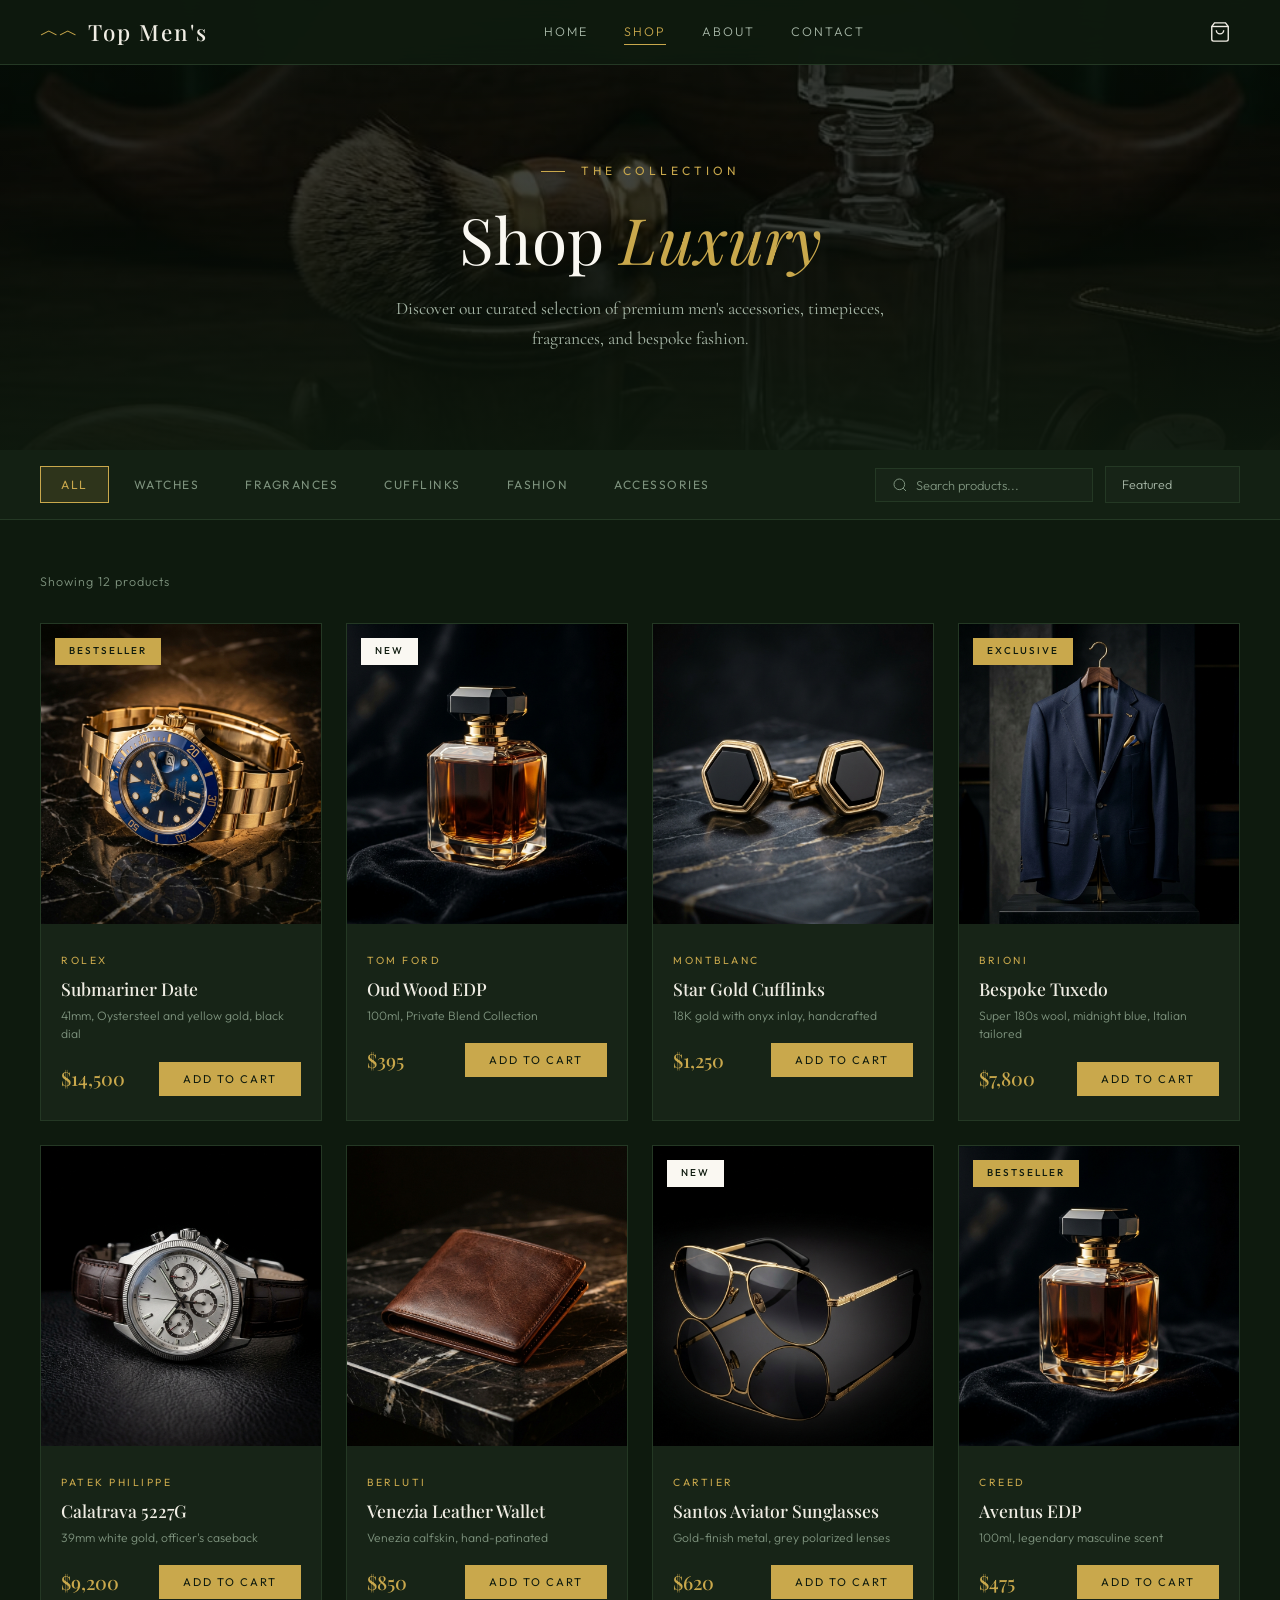
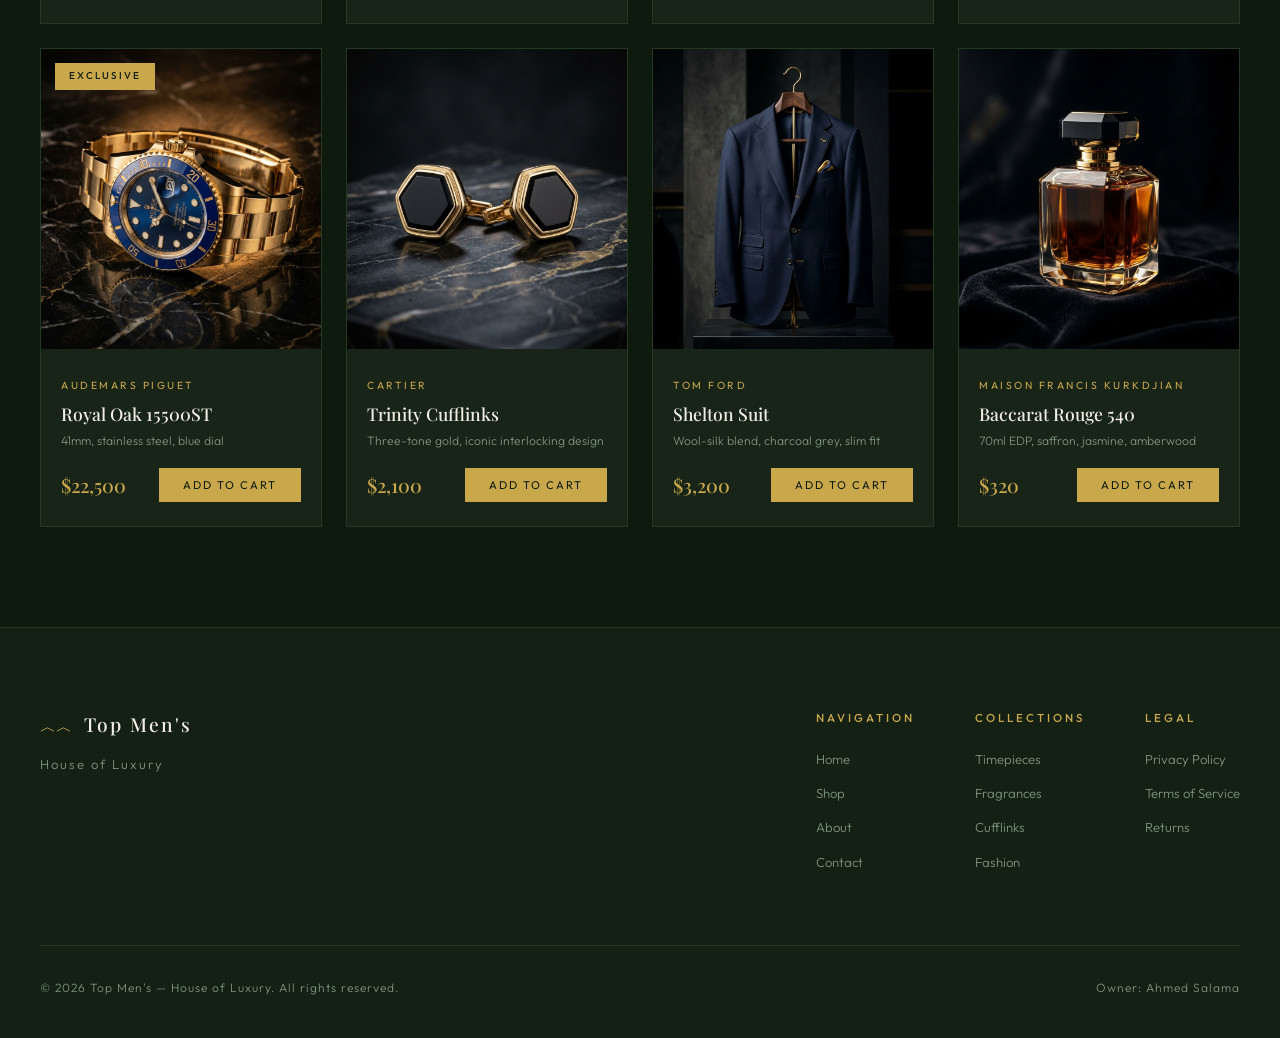
==== commit ad88ce53: "Update footer copyright year to 2026" ====
--- a/shop.html
+++ b/shop.html
@@ -10,6 +10,7 @@
     <link href="https://fonts.googleapis.com/css2?family=Playfair+Display:ital,wght@0,400;0,500;0,600;0,700;1,400;1,500&family=Cormorant+Garamond:ital,wght@0,300;0,400;0,500;0,600;1,300;1,400&family=Outfit:wght@200;300;400;500&display=swap" rel="stylesheet">
     <link rel="stylesheet" href="style.css">
     <link rel="stylesheet" href="shop.css">
+    <link rel="icon" type="image/png" href="mustache.png">
 </head>
 <body>
 
@@ -496,7 +497,7 @@
                 </div>
             </div>
             <div class="footer-bottom">
-                <p>&copy; 2024 Top Men's — House of Luxury. All rights reserved.</p>
+                <p>&copy; 2026 Top Men's — House of Luxury. All rights reserved.</p>
                 <p>Owner: Ahmed Salama</p>
             </div>
         </div>
